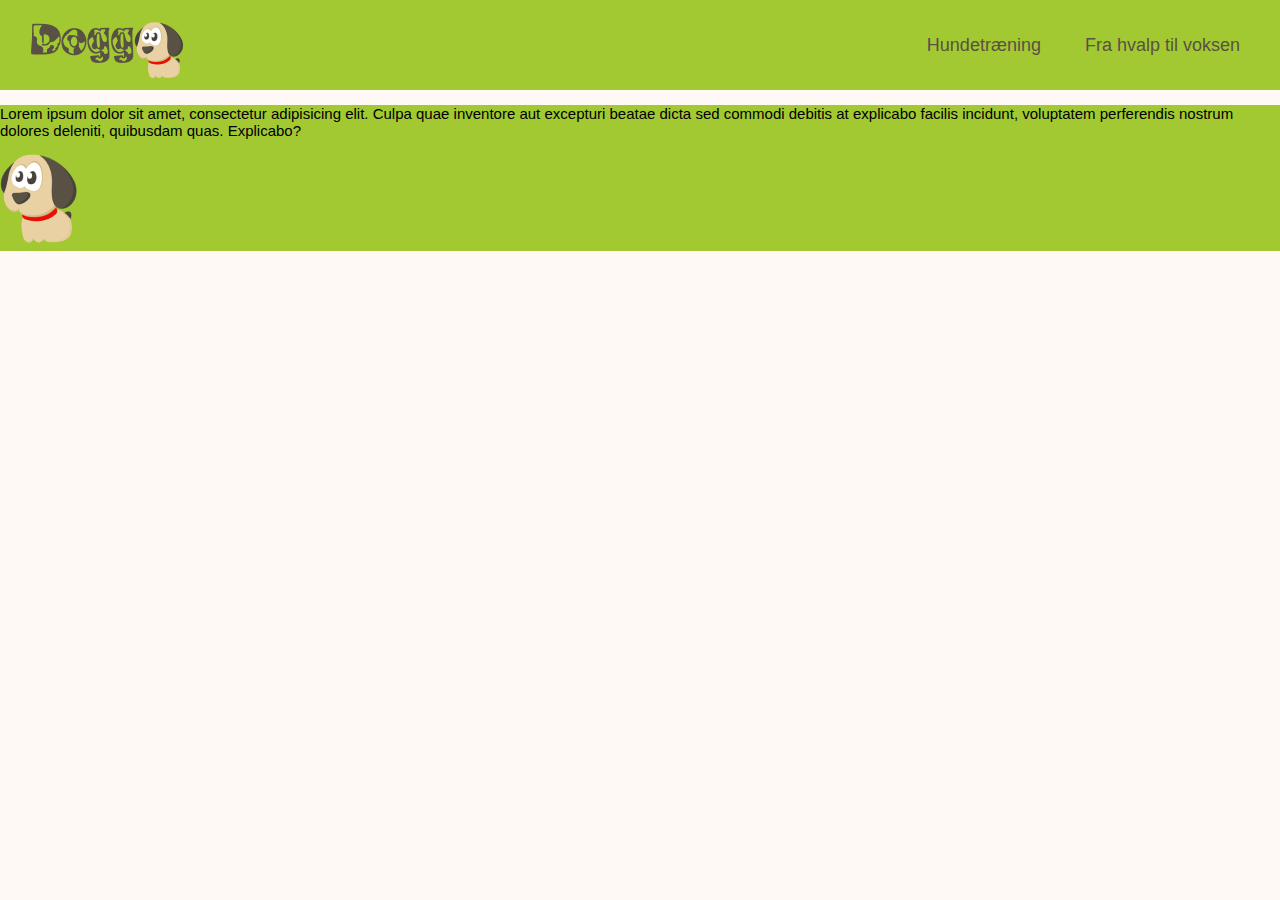
==== training.html @ 194c72fa "index" ====
<!DOCTYPE html>
<html lang="da">
<head>
    <meta charset="UTF-8">
    <meta http-equiv="X-UA-Compatible" content="IE=edge">
    <meta name="viewport" content="width=device-width, initial-scale=1.0">
    <title>Landing page</title>
    <link rel="stylesheet" href="style.css">
</head>
<body>
    <header>
    <a class="logo" href="index.html"><img src="img/logo.png" alt="Dogtype logo"></a>
      <nav>
        <a href="training.html">Hundetræning</a>
        <a href="udvikling.html">Fra hvalp til voksen</a>
      </nav>



    </header>

    <main>
        









    </main>

    <footer>

        <p>Lorem ipsum dolor sit amet, consectetur adipisicing elit. Culpa quae inventore aut excepturi beatae dicta sed commodi debitis at explicabo facilis incidunt, voluptatem perferendis nostrum dolores deleniti, quibusdam quas. Explicabo?</p>

        <div class="socials">
            <div>
            <a class="button" src="img/Facebook.png" href="https://www.facebook.com"><i class="icon"></i></a>  
            <a class="button" src="img/LinkedIn Circled.png" href="https://www.linkedin.com"><i class="icon"></i></a>
            <a class="button>" src="img/Instagram Circle.png" href="https://www.instagram.com"><i class="icon"></i></a>
            </div>
        </div>

        <a class="logo" href="index.html"><img src="img/dogsimple.png" alt="Dogtype logo"></a>











    </footer>




















    
</body>
</html>
---- style.css ----
/* VARIABLER*/
header {
  background-color: #A2C932;
  display: flex;
  justify-content: space-between;
  align-items: center;
}
header nav :hover {
  color: #FFF9F5;
}
header nav :active {
  color: #C95A32;
}
header a {
  padding-right: 40px;
  color: #595143;
}
header .logo {
  padding-left: 30px;
  padding-top: 10px;
  padding-bottom: 5px;
}

body {
  background-color: #FFF9F5;
  padding: 0;
  margin: 0;
}

main .container1 img {
  width: 100%;
  position: relative;
}

footer {
  background-color: #A2C932;
}

h1 {
  font-family: Arial, Helvetica, sans-serif;
  font-size: 970;
  font-size: 39.27px;
}

h2 {
  font-family: Arial, Helvetica, sans-serif;
  font-size: 24.27px;
  font-style: italic;
  font-weight: 600;
}

p {
  font-family: Verdana, Geneva, Tahoma, sans-serif;
  font-size: 15px;
}

a {
  font-family: Arial, Helvetica, sans-serif;
  font-size: 18px;
  color: #FFF9F5;
  font-weight: 500;
  text-decoration: none;
}

.btn {
  background-color: #56C932;
  padding: 10px;
  width: 10%;
  text-align: center;
  border-radius: 8px;
}
.btn .btn:hover {
  background-color: #FFF9F5;
  color: #56C932;
}/*# sourceMappingURL=style.css.map */
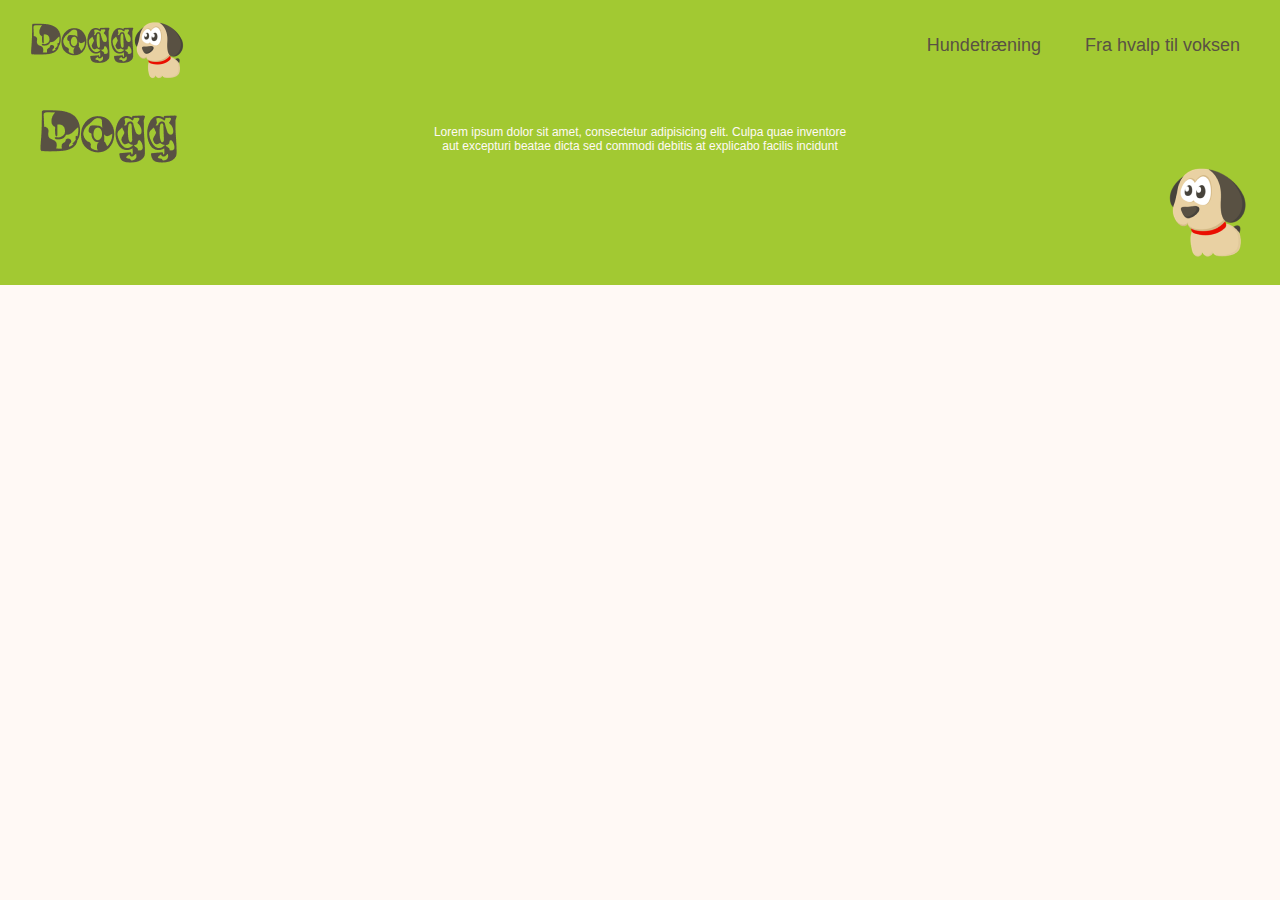
==== commit 8e215554: "landing page done" ====
--- a/training.html
+++ b/training.html
@@ -34,17 +34,19 @@
 
     <footer>
 
-        <p>Lorem ipsum dolor sit amet, consectetur adipisicing elit. Culpa quae inventore aut excepturi beatae dicta sed commodi debitis at explicabo facilis incidunt, voluptatem perferendis nostrum dolores deleniti, quibusdam quas. Explicabo?</p>
+      <a class="logo3" href="index.html"><img src="img/Dogg.png" alt="Dogtype logo"></a>
 
-        <div class="socials">
-            <div>
-            <a class="button" src="img/Facebook.png" href="https://www.facebook.com"><i class="icon"></i></a>  
-            <a class="button" src="img/LinkedIn Circled.png" href="https://www.linkedin.com"><i class="icon"></i></a>
-            <a class="button>" src="img/Instagram Circle.png" href="https://www.instagram.com"><i class="icon"></i></a>
-            </div>
-        </div>
+      <p>Lorem ipsum dolor sit amet, consectetur adipisicing elit. Culpa quae inventore aut excepturi beatae dicta sed commodi debitis at explicabo facilis incidunt</p>
 
-        <a class="logo" href="index.html"><img src="img/dogsimple.png" alt="Dogtype logo"></a>
+     
+
+      <div class="socials">
+              <a class="button" target=”_blank” href="https://www.facebook.com"><i class="fa-brands fa-facebook"></i></a>  
+              <a class="button" target=”_blank” href="https://www.linkedin.com"><i class="fa-brands fa-linkedin"></i></a>
+              <a class="button" target=”_blank” href="https://www.instagram.com"><i class="fa-brands fa-instagram"></i></a>
+      </div>
+
+      <a class="logo2" href="index.html"><img src="img/dogsimple.png" alt="Dogtype logo"></a>
 
 
 
--- a/style.css
+++ b/style.css
@@ -4,6 +4,7 @@
   display: flex;
   justify-content: space-between;
   align-items: center;
+  z-index: 100;
 }
 header nav :hover {
   color: #FFF9F5;
@@ -27,13 +28,146 @@
   margin: 0;
 }
 
+main .container1 {
+  z-index: 50;
+}
 main .container1 img {
   width: 100%;
+  height: 620px;
+  -o-object-fit: cover;
+     object-fit: cover;
   position: relative;
 }
+main .container1 .overlay-text {
+  padding-left: 54%;
+  padding-top: 20%;
+  position: absolute;
+  top: 0;
+  left: 0;
+  color: #FFF9F5;
+  text-align: start;
+}
+main .container1 .btn {
+  position: absolute;
+  margin-top: 7%;
+  margin-left: 22%;
+}
+main .container1 h2 {
+  margin-top: -30px;
+  margin-bottom: 40px;
+}
+main .container2 {
+  display: grid;
+  grid-template-columns: 1fr 1fr 1fr 1fr 1fr;
+  text-align: center;
+  padding-left: 4rem;
+  padding-right: 4rem;
+}
+main .container2 .container-overskrift {
+  grid-column: 1/6;
+}
+main .container2 .container-overskrift h1 {
+  margin-top: 5.5rem;
+  margin-bottom: 0;
+}
+main .container2 .container-overskrift h2 {
+  margin-top: 0.5rem;
+  margin-bottom: 4rem;
+  color: #595143;
+}
+main .container2 .container-puppy {
+  grid-column: 1/2;
+}
+main .container2 .container-teen {
+  grid-column: 3/4;
+}
+main .container2 .container-green {
+  background-color: #A2C932;
+  height: 2px;
+  width: 70%;
+  place-self: center;
+  margin-bottom: 7rem;
+}
+main .container2 .btn {
+  grid-column: 2/5;
+  width: 25rem;
+  place-self: center;
+  margin-bottom: 7rem;
+  margin-top: 3rem;
+}
+main .container3 {
+  display: grid;
+  grid-template-columns: 1fr 1fr;
+  margin-right: 6%;
+  margin-left: 6%;
+  margin-bottom: 14%;
+  background-color: rgba(163, 201, 50, 0.5411764706);
+}
+main .container3 .textbox {
+  grid-column: 1/2;
+  color: #FFF9F5;
+  padding-left: 10%;
+  margin-right: 3%;
+}
+main .container3 .textbox h1 {
+  font-size: 34px;
+  font-weight: 600;
+  padding-top: 5%;
+  margin-bottom: 0;
+}
+main .container3 .textbox h2 {
+  font-size: 22px;
+  font-weight: 300;
+  margin-top: 0.3rem;
+}
+main .container3 .textbox p {
+  margin-right: 25%;
+  padding-top: 3%;
+}
+main .container3 .textbox .btn {
+  width: 29%;
+  margin-top: 18%;
+  margin-left: 7rem;
+  margin-bottom: 10%;
+}
+main .container3 .dogpic2 {
+  grid-column: 2/3;
+  width: 100%;
+  height: 400px;
+  -o-object-fit: cover;
+     object-fit: cover;
+}
 
 footer {
+  margin: 0;
+  display: grid;
+  grid-template-columns: 1fr 1fr 1fr;
+  align-items: center;
+  text-align: center;
+  padding-top: 20px;
+  padding-bottom: 20px;
   background-color: #A2C932;
+}
+footer .socials {
+  grid-row: 2/3;
+  grid-column: 2/3;
+}
+footer .socials .fa-brands {
+  width: 2rem;
+}
+footer p {
+  font-size: 12px;
+  color: #FFF9F5;
+}
+footer .logo2 {
+  grid-column: 3/4;
+  grid-row: 2/3;
+  text-align: end;
+  padding-right: 20px;
+}
+footer .logo3 {
+  text-align: start;
+  padding-left: 40px;
 }
 
 h1 {
@@ -49,6 +183,12 @@
   font-weight: 600;
 }
 
+h3 {
+  font-family: Arial, Helvetica, sans-serif;
+  font-size: 18px;
+  color: #C95A32;
+}
+
 p {
   font-family: Verdana, Geneva, Tahoma, sans-serif;
   font-size: 15px;
@@ -64,7 +204,9 @@
 
 .btn {
   background-color: #56C932;
-  padding: 10px;
+  padding: 14px;
+  padding-left: 20px;
+  padding-right: 20px;
   width: 10%;
   text-align: center;
   border-radius: 8px;
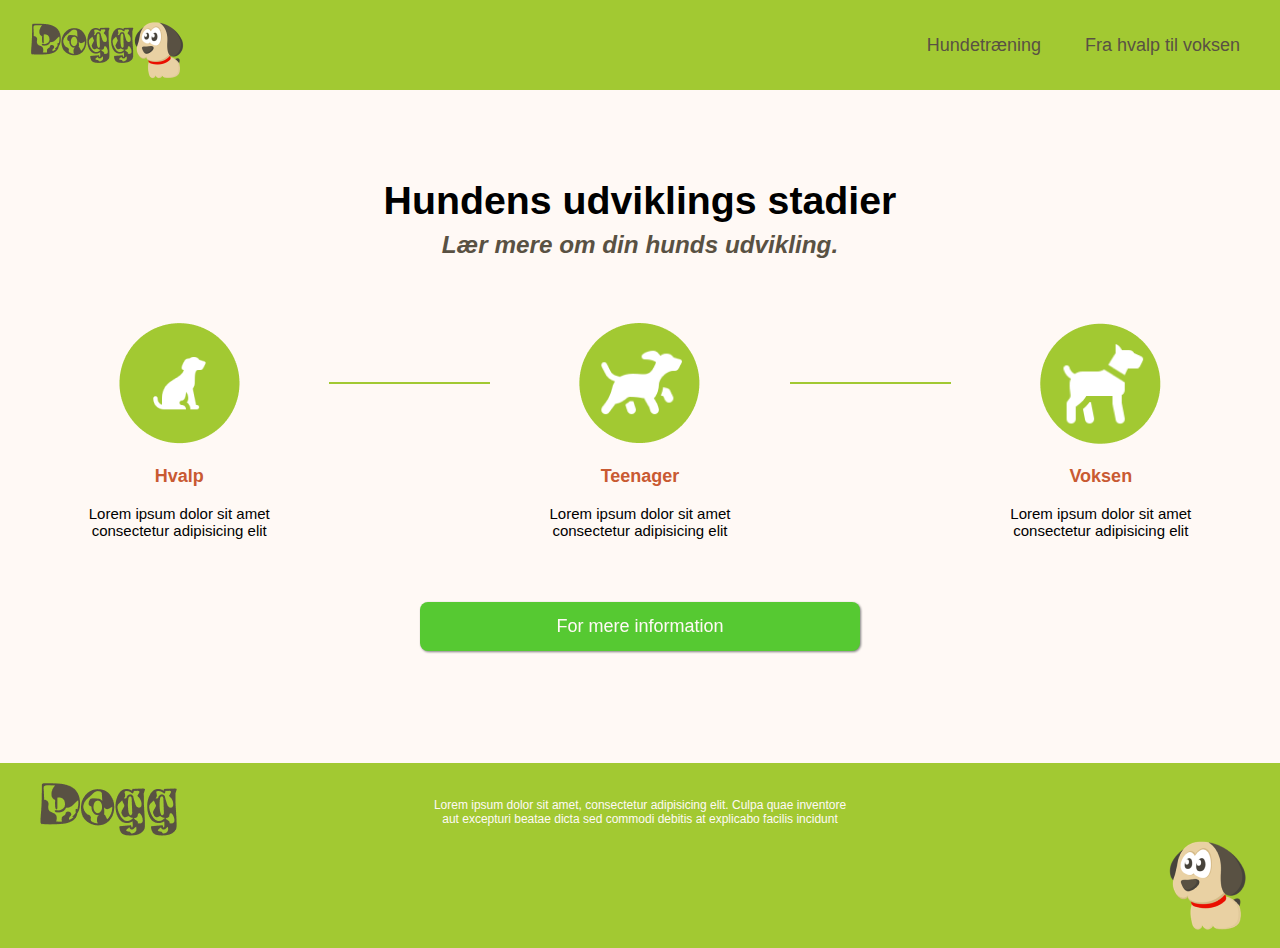
==== commit 106cebb0: "undersider" ====
--- a/training.html
+++ b/training.html
@@ -21,6 +21,68 @@
 
     <main>
         
+
+
+
+
+
+
+
+
+
+
+
+
+      <section class="container2">
+        <div class="container-overskrift"> 
+            <h1>
+                Hundens udviklings stadier
+            </h1>
+
+            <h2>
+                Lær mere om din hunds udvikling.
+            </h2>
+        </div>
+        
+        <div class="container-puppy">
+            <img class="puppy" src="img/puppy.png" alt="Animation af siddende hundehvalp">
+            <h3>Hvalp</h3>
+            <p>
+                Lorem ipsum dolor sit amet consectetur adipisicing elit
+            </p>
+        </div>
+
+        <div class="container-green">
+        </div>
+        
+        <div class="container-teen">
+            <img class="teen" src="img/teen.png" alt="Animation af løbende ung hund">
+            <h3>Teenager</h3>
+            <p>
+                Lorem ipsum dolor sit amet consectetur adipisicing elit
+            </p>
+        </div>
+
+        <div class="container-green">
+        </div>
+
+        <div class="container-voksen">
+            <img class="voksen" src="img/voksen.png" alt="Animation af stående voksen hund">
+            <h3>Voksen</h3>
+            <p>
+                Lorem ipsum dolor sit amet consectetur adipisicing elit
+            </p>
+        </div>
+
+        <div class="btn">
+            <a href="udvikling.html">For mere information</a>
+        </div>
+
+
+
+
+
+    </section>
 
 
 
--- a/style.css
+++ b/style.css
@@ -6,6 +6,9 @@
   align-items: center;
   z-index: 100;
 }
+header nav {
+  z-index: 110;
+}
 header nav :hover {
   color: #FFF9F5;
 }
@@ -51,6 +54,7 @@
   position: absolute;
   margin-top: 7%;
   margin-left: 22%;
+  filter: drop-shadow(grey 1px 2px 2px);
 }
 main .container1 h2 {
   margin-top: -30px;
@@ -94,14 +98,16 @@
   place-self: center;
   margin-bottom: 7rem;
   margin-top: 3rem;
+  filter: drop-shadow(grey 1px 1px 1px);
 }
 main .container3 {
   display: grid;
   grid-template-columns: 1fr 1fr;
   margin-right: 6%;
   margin-left: 6%;
-  margin-bottom: 14%;
+  margin-bottom: 12%;
   background-color: rgba(163, 201, 50, 0.5411764706);
+  filter: drop-shadow(grey 1px 2px 2px);
 }
 main .container3 .textbox {
   grid-column: 1/2;
@@ -145,7 +151,7 @@
   align-items: center;
   text-align: center;
   padding-top: 20px;
-  padding-bottom: 20px;
+  padding-bottom: 10px;
   background-color: #A2C932;
 }
 footer .socials {
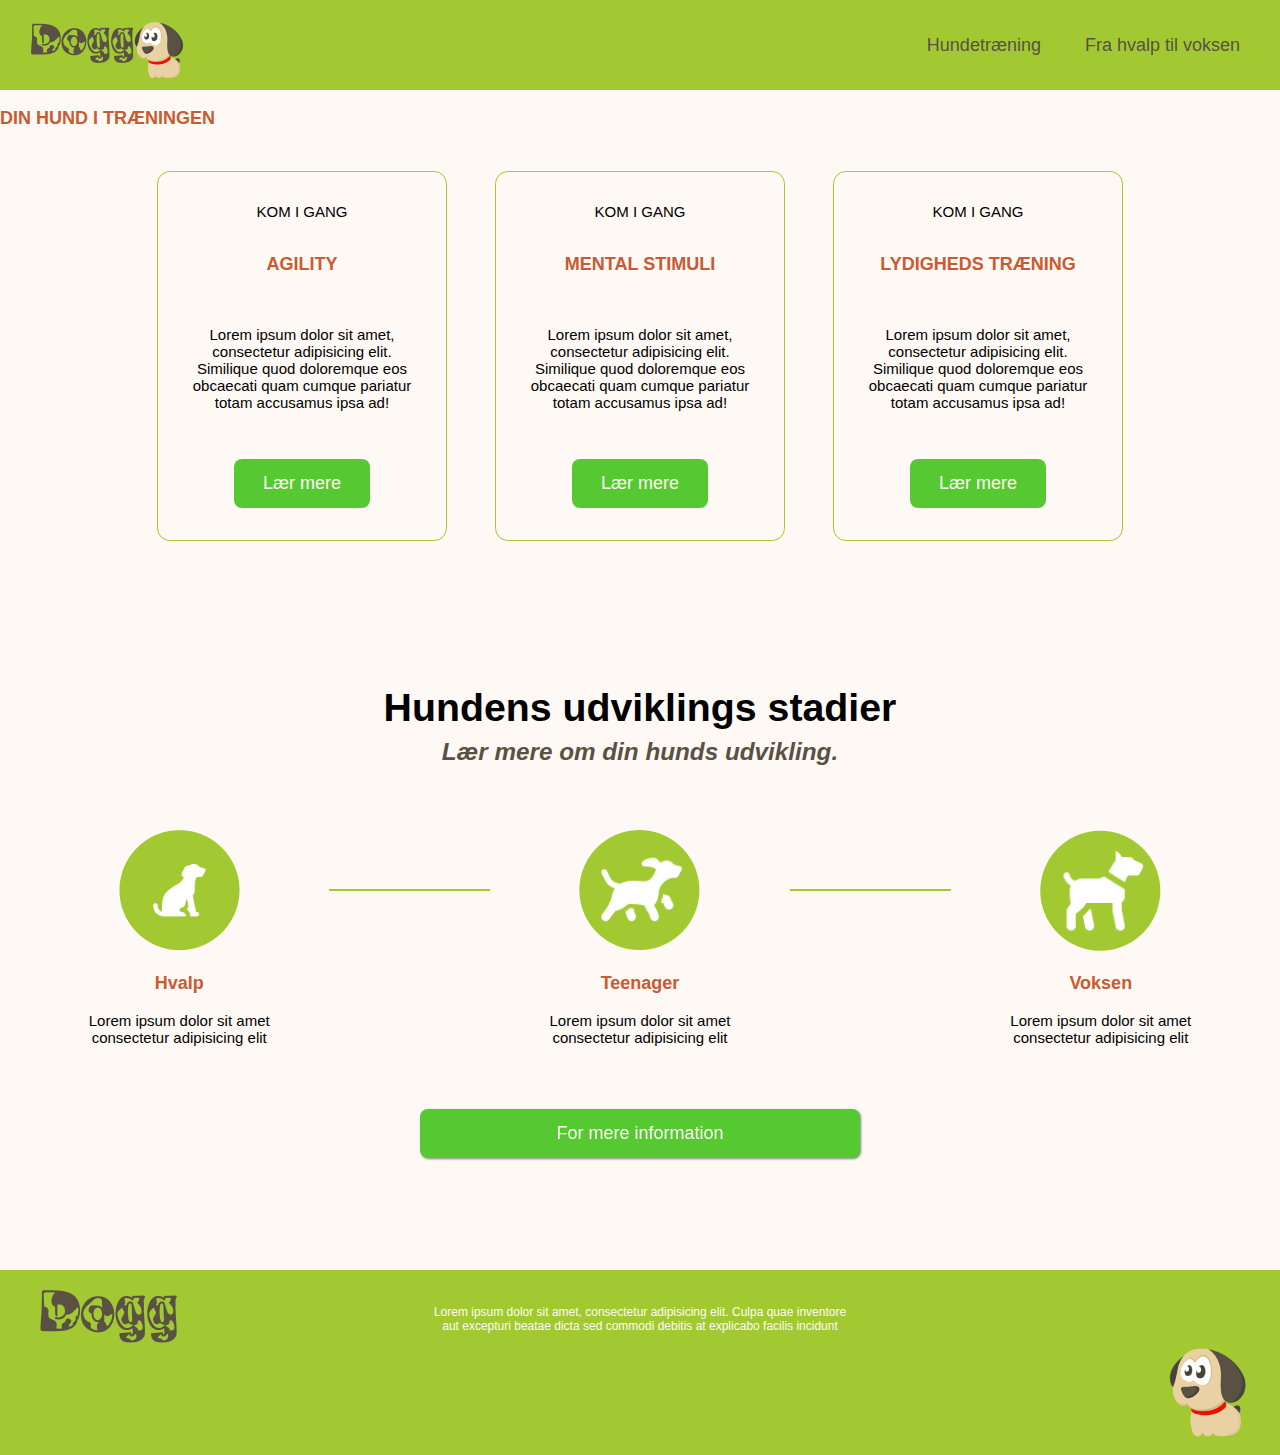
==== commit c859efdf: "udvikling site" ====
--- a/training.html
+++ b/training.html
@@ -21,6 +21,44 @@
 
     <main>
         
+
+      <section class="container4">
+        <h3>
+            DIN HUND I TRÆNINGEN
+        </h3>
+        <div class="training-box">
+            <div class="box">
+                <div>
+                    <p>KOM I GANG</p>
+                        <h3>AGILITY</h3>
+                </div>
+                        <p>Lorem ipsum dolor sit amet, consectetur adipisicing elit. Similique quod doloremque eos obcaecati quam cumque pariatur totam accusamus ipsa ad! 
+
+                        </p>
+                <a href="training.html" class="btn">Lær mere</a>
+            </div>
+
+            <div class="box">
+                <div>
+                    <p>KOM I GANG</p>
+                        <h3>MENTAL STIMULI</h3>
+                </div>
+                        <p>Lorem ipsum dolor sit amet, consectetur adipisicing elit. Similique quod doloremque eos obcaecati quam cumque pariatur totam accusamus ipsa ad! 
+                        </p>
+                <a href="training.html" class="btn">Lær mere</a>           
+            </div>
+            
+            <div class="box">
+                <div>
+                    <p>KOM I GANG</p>
+                        <h3>LYDIGHEDS TRÆNING</h3>
+                </div>
+                <p>Lorem ipsum dolor sit amet, consectetur adipisicing elit. Similique quod doloremque eos obcaecati quam cumque pariatur totam accusamus ipsa ad! 
+                </p>
+                <a href="training.html" class="btn">Lær mere</a>            
+            </div>
+        </div>
+    </section>
 
 
 
--- a/style.css
+++ b/style.css
@@ -142,6 +142,104 @@
   height: 400px;
   -o-object-fit: cover;
      object-fit: cover;
+}
+main .green-box {
+  background-color: rgba(163, 201, 50, 0.5411764706);
+  padding-left: 2rem;
+  padding-right: 2rem;
+  padding-top: 0.3rem;
+  padding-bottom: 0.3rem;
+  width: 60%;
+  margin: auto;
+  border-top-left-radius: 5px;
+  border-top-right-radius: 5px;
+  color: #111111;
+}
+main .green-box .divers {
+  font-size: 18px;
+  font-style: italic;
+  color: #595143;
+  font-weight: 500;
+}
+main .green-box h2 {
+  font-size: 20px;
+  font-weight: 550;
+}
+main .white-box {
+  background-color: #FFF9F5;
+  border: rgba(163, 201, 50, 0.5411764706) solid 1px;
+  padding-left: 1.9rem;
+  padding-right: 1.9rem;
+  padding-top: 0.3rem;
+  padding-bottom: 0.3rem;
+  width: 60%;
+  margin: auto;
+  border-bottom-left-radius: 5px;
+  border-bottom-right-radius: 5px;
+  color: #111111;
+  margin-bottom: 4rem;
+}
+main .white-box p {
+  padding-left: 3rem;
+  padding-right: 3rem;
+}
+main .container5 h3 {
+  padding-top: 4rem;
+  padding-left: 6rem;
+  margin-bottom: 2px;
+  color: #111111;
+  font-size: 23px;
+}
+main .container5 .line {
+  margin: auto;
+  background-color: #A2C932;
+  width: 85%;
+  height: 2px;
+  margin-bottom: 4rem;
+}
+main .container4 h2 {
+  padding-left: 4rem;
+}
+main .container4 p {
+  padding: 0 2rem 1rem 2rem;
+}
+main .container4 .training-box {
+  display: flex;
+  justify-content: center;
+  text-align: center;
+  padding: 2rem;
+  padding-top: 0;
+}
+main .container4 .box {
+  width: 18rem;
+  height: 20rem;
+  border-radius: 0.8rem;
+  margin: 1.5rem;
+  padding-top: 1rem;
+  padding-bottom: 2rem;
+  z-index: 20;
+  border: #A2C932 solid 1px;
+  display: flex;
+  flex-direction: column;
+  align-items: center;
+  justify-content: space-between;
+  position: relative;
+  top: 0;
+  transition: top ease 0.5s;
+  background-color: none;
+}
+main .container4 .box:hover {
+  border: none;
+  top: -10px;
+  background-image: linear-gradient(#FFF9F5, #A2C932);
+}
+main .container4 .box:hover > .service-btn {
+  background-color: #F7F7F7;
+  border: none;
+  color: #111111;
+}
+main .container4 .btn {
+  width: 6rem;
 }
 
 footer {
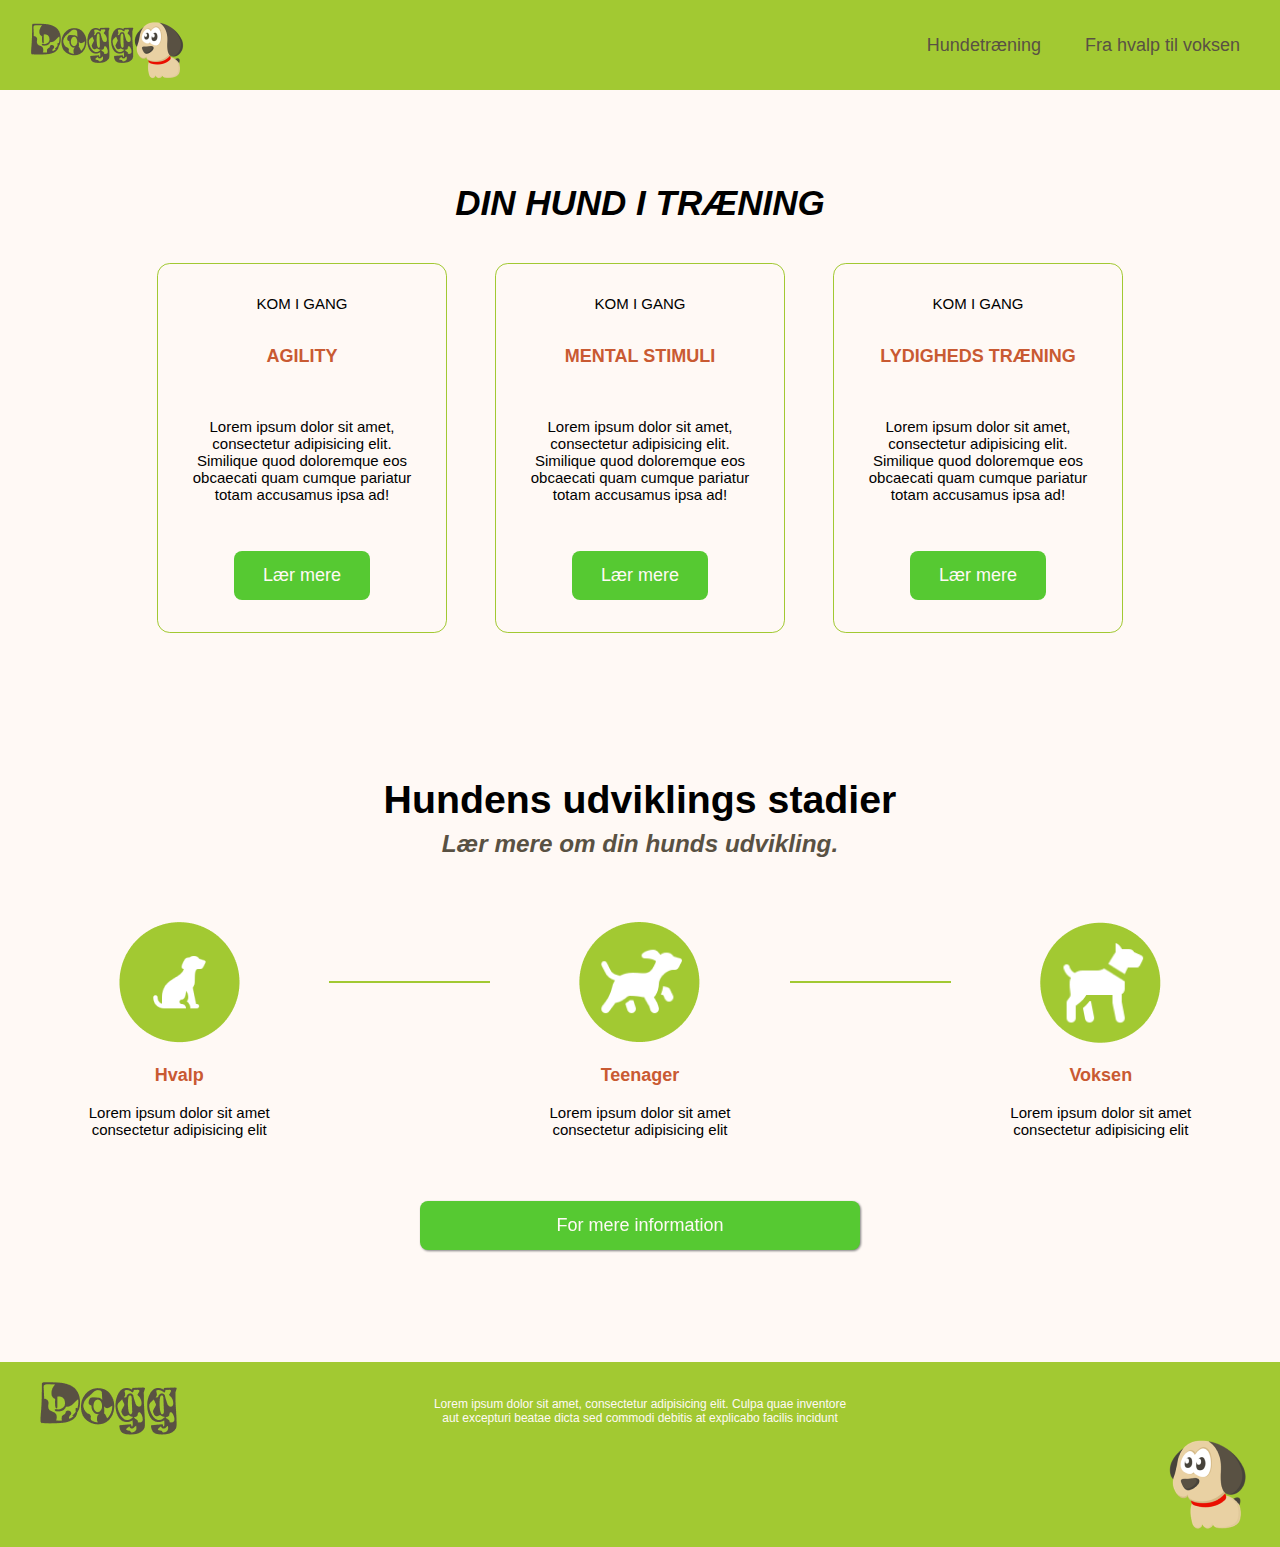
==== commit d9c277fb: "udvikling site done" ====
--- a/training.html
+++ b/training.html
@@ -23,9 +23,9 @@
         
 
       <section class="container4">
-        <h3>
-            DIN HUND I TRÆNINGEN
-        </h3>
+        <h2>
+            DIN HUND I TRÆNING
+        </h2>
         <div class="training-box">
             <div class="box">
                 <div>
--- a/style.css
+++ b/style.css
@@ -198,7 +198,11 @@
   margin-bottom: 4rem;
 }
 main .container4 h2 {
-  padding-left: 4rem;
+  text-align: center;
+  padding-bottom: 0;
+  margin-bottom: 1rem;
+  padding-top: 4rem;
+  font-size: 35px;
 }
 main .container4 p {
   padding: 0 2rem 1rem 2rem;
@@ -241,6 +245,11 @@
 main .container4 .btn {
   width: 6rem;
 }
+main .container4 .btn:hover {
+  color: #56C932;
+  background-color: #FFF9F5;
+  border: #56C932 solid 1px;
+}
 
 footer {
   margin: 0;
@@ -314,8 +323,4 @@
   width: 10%;
   text-align: center;
   border-radius: 8px;
-}
-.btn .btn:hover {
-  background-color: #FFF9F5;
-  color: #56C932;
 }/*# sourceMappingURL=style.css.map */